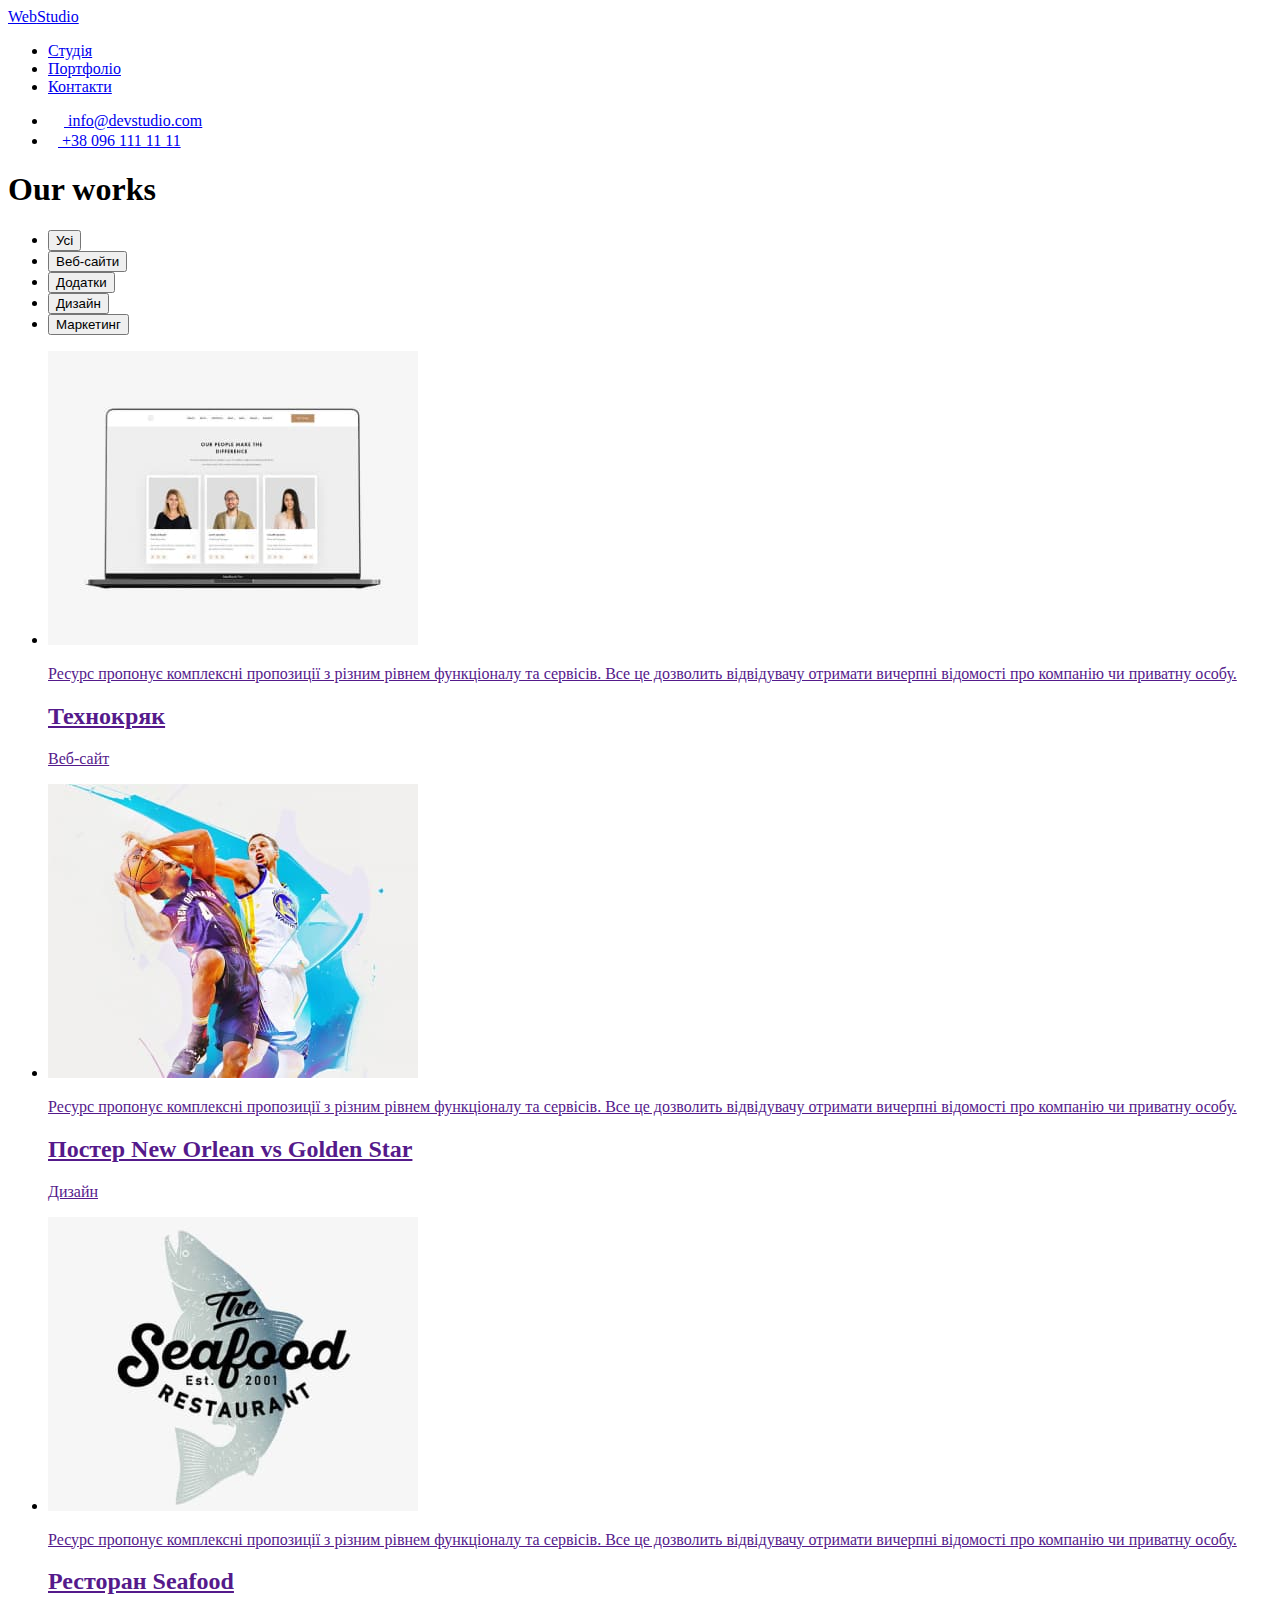
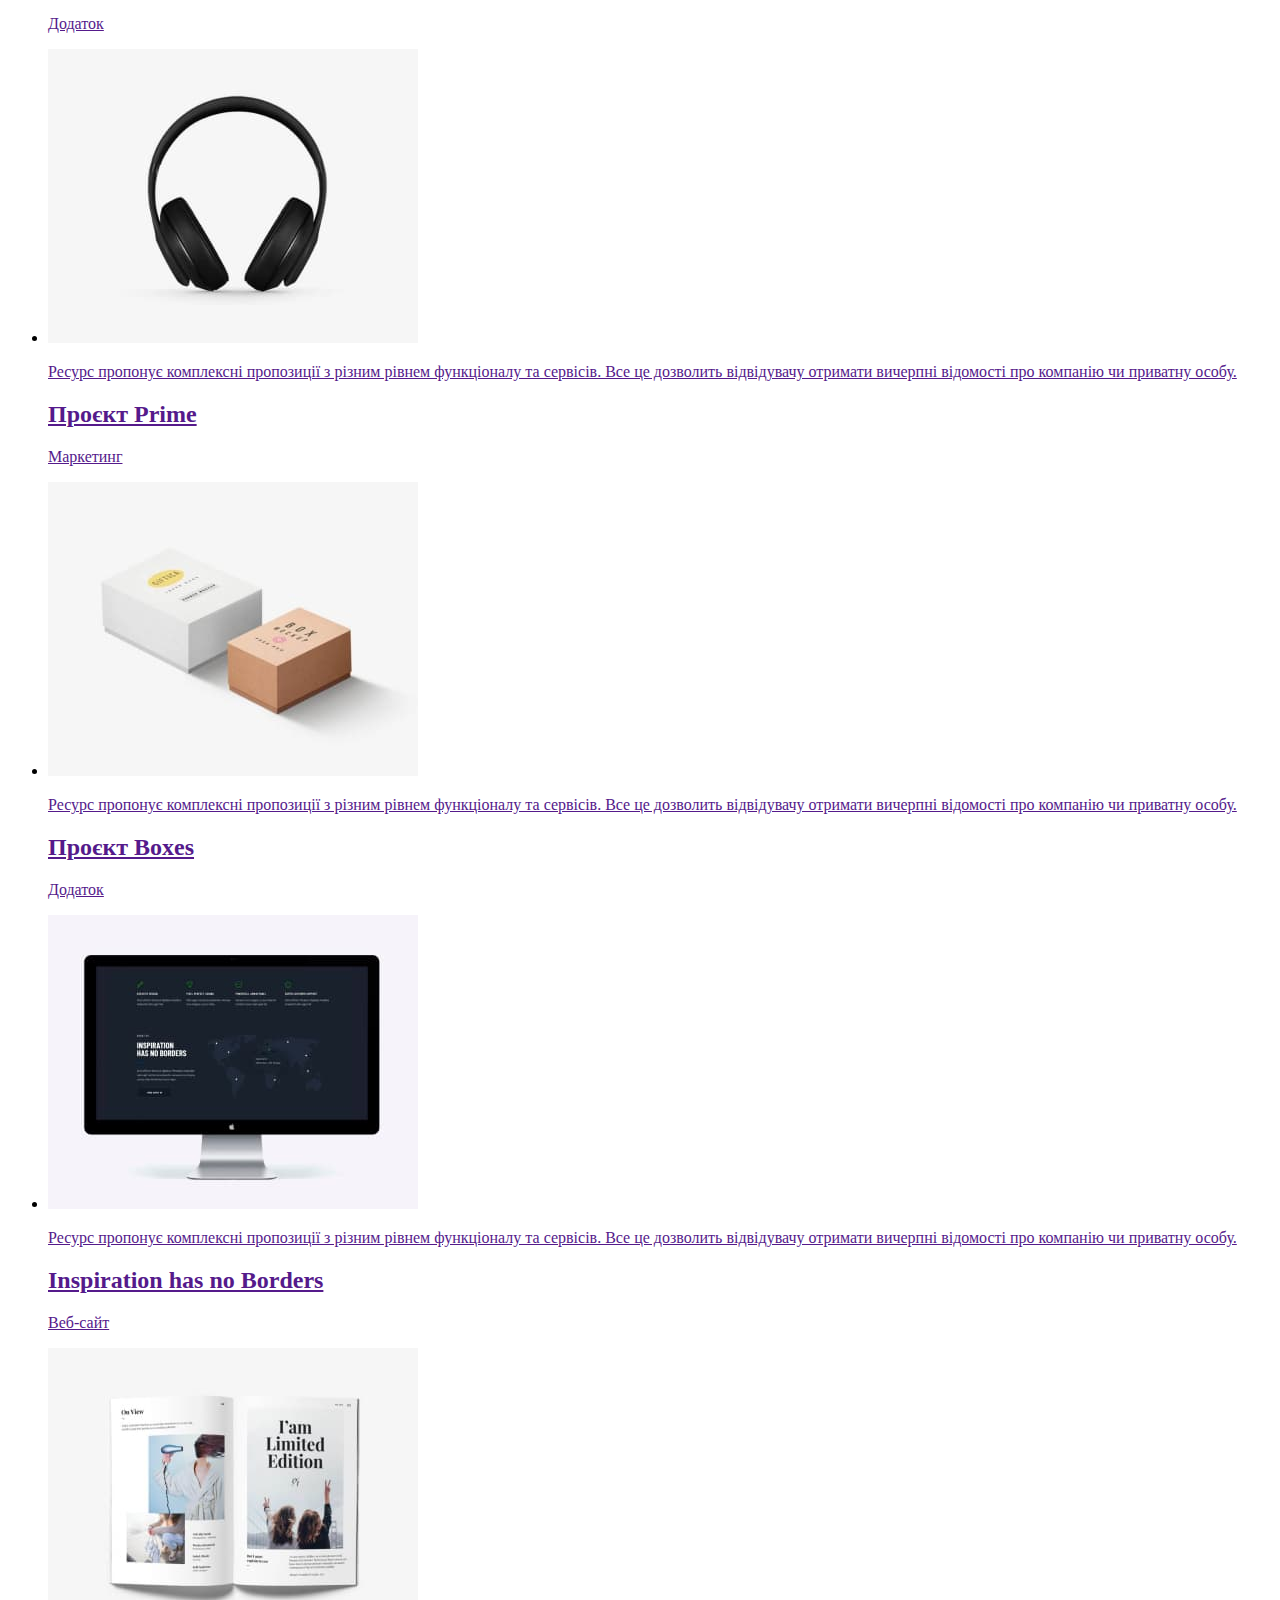
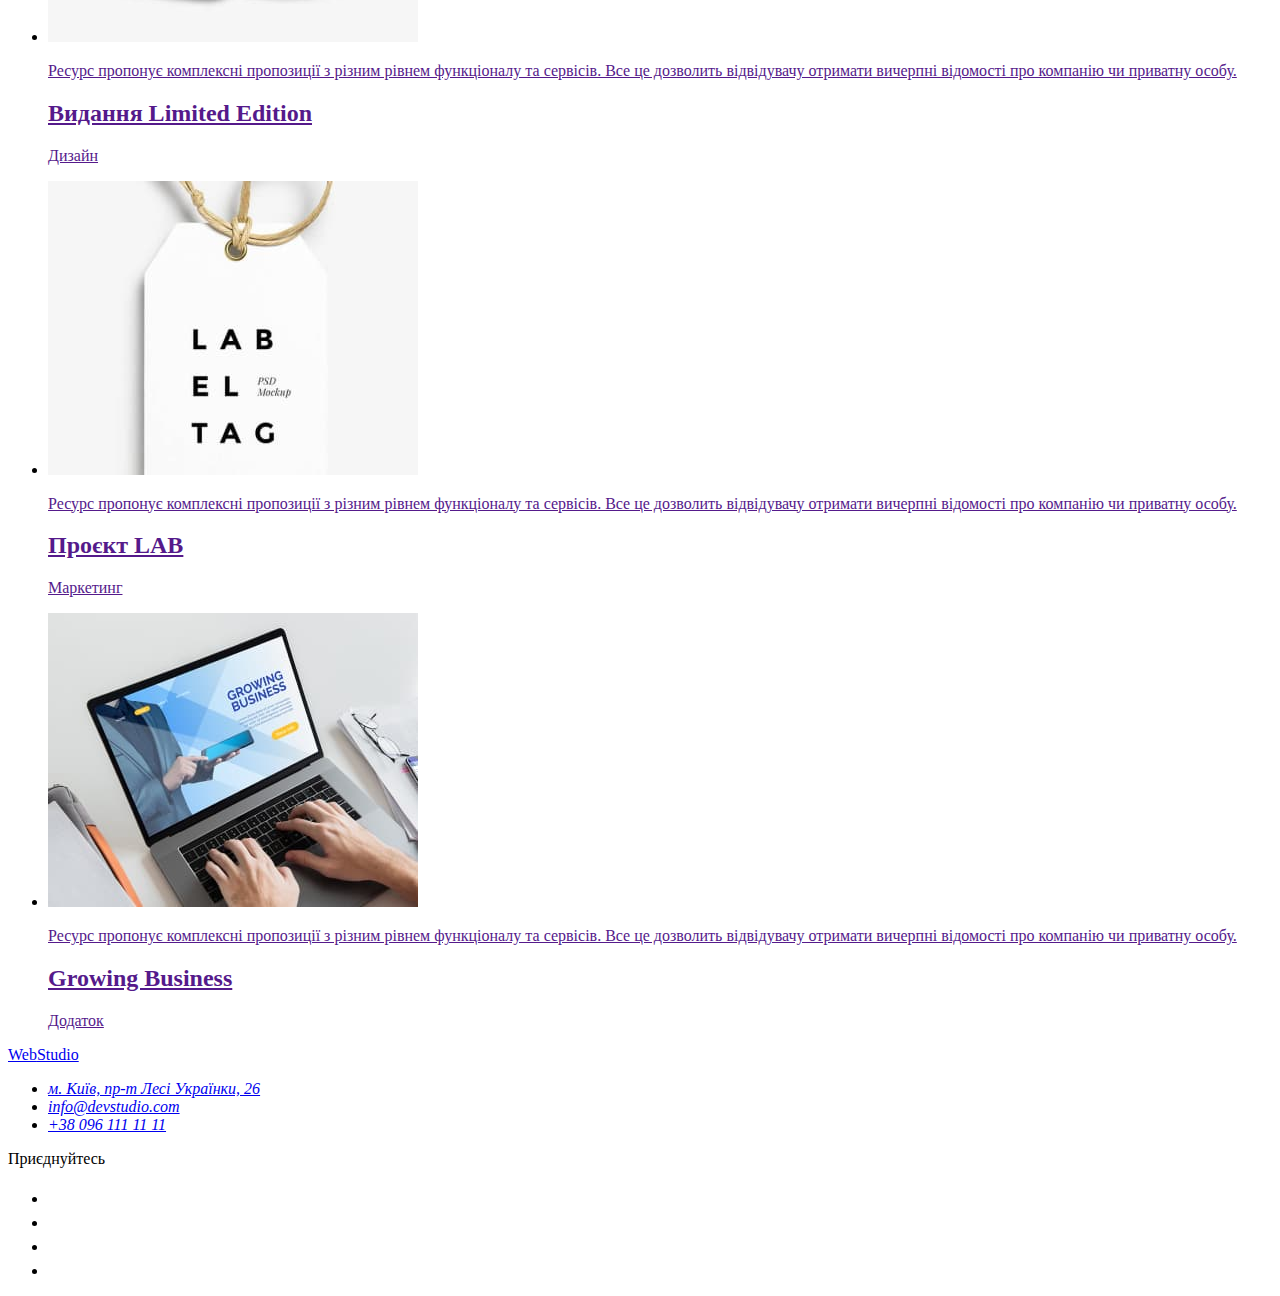
==== portfolio.html @ da249482 "studio" ====
<!DOCTYPE html>
<html lang="en">
  <head>
    <meta charset="UTF-8" />
    <meta http-equiv="X-UA-Compatible" content="IE=edge" />
    <meta name="viewport" content="width=device-width, initial-scale=1.0" />
    <title>Document</title>
    <link
      href="https://fonts.googleapis.com/css2?family=Raleway:wght@700&family=Roboto:wght@400;500;700;900&display=swap"
      rel="stylesheet"
    />
    <link
      rel="stylesheet"
      href="https://cdnjs.cloudflare.com/ajax/libs/modern-normalize/1.1.0/modern-normalize.min.css"
      integrity="sha512-wpPYUAdjBVSE4KJnH1VR1HeZfpl1ub8YT/NKx4PuQ5NmX2tKuGu6U/JRp5y+Y8XG2tV+wKQpNHVUX03MfMFn9Q=="
      crossorigin="anonymous"
      referrerpolicy="no-referrer"
    />
    <link rel="stylesheet" href="./css/styles.css" />
  </head>
  <body>
    <!-- header -->
    <header class="header">
      <div class="container flex">
        <a href="./index.html" class="link logo">Web<span class="logo-header">Studio</span></a>
        <nav>
          <ul class="nav-list list">
            <li class="item">
              <a href="./index.html" class="link accept-link">Студія</a>
            </li>

            <li class="item">
              <a href="./portfolio.html" class="link accept-link current">Портфоліо</a>
            </li>

            <li class="item">
              <a href="/" class="link accept-link">Контакти</a>
            </li>
          </ul>
        </nav>

        <ul class="contact-list list">
          <li class="item">
            <a href="mailto:info@devstudio.com" class="link accept-link">
              <svg class="icon contact" width="16" height="12">
                <use href="./images/symbol-defs.svg#iconenvelope"></use>
              </svg>
              info@devstudio.com
            </a>
          </li>

          <li class="item">
            <a href="tel:+380961111111" class="link accept-link">
              <svg class="icon contact" width="10" height="16">
                <use href="./images/symbol-defs.svg#iconsmartphone"></use>
              </svg>
              +38 096 111 11 11
            </a>
          </li>
        </ul>
      </div>
    </header>

    <!-- main -->
    <main>
      <!-- Our works -->
      <section class="works section">
        <div class="container">
          <h1 class="visually-hidden">Our works</h1>

          <ul class="btn-list list">
            <li class="item"><button class="wk-btn" type="button">Усі</button></li>
            <li class="item"><button class="wk-btn" type="button">Веб-сайти</button></li>
            <li class="item"><button class="wk-btn" type="button">Додатки</button></li>
            <li class="item"><button class="wk-btn" type="button">Дизайн</button></li>
            <li class="item"><button class="wk-btn" type="button">Маркетинг</button></li>
          </ul>

          <ul class="wk-list list">
            <li class="item">
              <a href="" class="link">
                <div class="wk-thumb">
                  <img class="image" src="./images/img2-1.jpg" alt="Технокряк" width="370" />

                  <div class="wk-overlay">
                    <p class="overlay-txt">
                      Ресурс пропонує комплексні пропозиції з різним рівнем функціоналу та сервісів.
                      Все це дозволить відвідувачу отримати вичерпні відомості про компанію чи
                      приватну особу.
                    </p>
                  </div>
                </div>
                <div class="thumb-txt">
                  <h2 class="wk-name">Технокряк</h2>
                  <p class="wk-type">Веб-сайт</p>
                </div>
              </a>
            </li>

            <li class="item">
              <a href="" class="link">
                <div class="wk-thumb">
                  <img
                    class="image"
                    src="./images/img2-2.jpg"
                    alt="Постер New Orlean vs Golden Star"
                    width="370"
                  />

                  <div class="wk-overlay">
                    <p class="overlay-txt">
                      Ресурс пропонує комплексні пропозиції з різним рівнем функціоналу та сервісів.
                      Все це дозволить відвідувачу отримати вичерпні відомості про компанію чи
                      приватну особу.
                    </p>
                  </div>
                </div>
                <div class="thumb-txt">
                  <h2 class="wk-name">Постер New Orlean vs Golden Star</h2>
                  <p class="wk-type">Дизайн</p>
                </div>
              </a>
            </li>

            <li class="item">
              <a href="" class="link">
                <div class="wk-thumb">
                  <img class="image" src="./images/img2-3.jpg" alt="Ресторан Seafood" width="370" />

                  <div class="wk-overlay">
                    <p class="overlay-txt">
                      Ресурс пропонує комплексні пропозиції з різним рівнем функціоналу та сервісів.
                      Все це дозволить відвідувачу отримати вичерпні відомості про компанію чи
                      приватну особу.
                    </p>
                  </div>
                </div>
                <div class="thumb-txt">
                  <h2 class="wk-name">Ресторан Seafood</h2>
                  <p class="wk-type">Додаток</p>
                </div>
              </a>
            </li>

            <li class="item">
              <a href="" class="link">
                <div class="wk-thumb">
                  <img class="image" src="./images/img2-4.jpg" alt="Проєкт Prime" width="370" />

                  <div class="wk-overlay">
                    <p class="overlay-txt">
                      Ресурс пропонує комплексні пропозиції з різним рівнем функціоналу та сервісів.
                      Все це дозволить відвідувачу отримати вичерпні відомості про компанію чи
                      приватну особу.
                    </p>
                  </div>
                </div>
                <div class="thumb-txt">
                  <h2 class="wk-name">Проєкт Prime</h2>
                  <p class="wk-type">Маркетинг</p>
                </div>
              </a>
            </li>

            <li class="item">
              <a href="" class="link">
                <div class="wk-thumb">
                  <img class="image" src="./images/img2-5.jpg" alt="Проєкт Boxes" width="370" />

                  <div class="wk-overlay">
                    <p class="overlay-txt">
                      Ресурс пропонує комплексні пропозиції з різним рівнем функціоналу та сервісів.
                      Все це дозволить відвідувачу отримати вичерпні відомості про компанію чи
                      приватну особу.
                    </p>
                  </div>
                </div>
                <div class="thumb-txt">
                  <h2 class="wk-name">Проєкт Boxes</h2>
                  <p class="wk-type">Додаток</p>
                </div>
              </a>
            </li>

            <li class="item">
              <a href="" class="link">
                <div class="wk-thumb">
                  <img
                    class="image"
                    src="./images/img2-6.jpg"
                    alt="Inspiration has no Borders"
                    width="370"
                  />

                  <div class="wk-overlay">
                    <p class="overlay-txt">
                      Ресурс пропонує комплексні пропозиції з різним рівнем функціоналу та сервісів.
                      Все це дозволить відвідувачу отримати вичерпні відомості про компанію чи
                      приватну особу.
                    </p>
                  </div>
                </div>
                <div class="thumb-txt">
                  <h2 class="wk-name">Inspiration has no Borders</h2>
                  <p class="wk-type">Веб-сайт</p>
                </div>
              </a>
            </li>

            <li class="item">
              <a href="" class="link">
                <div class="wk-thumb">
                  <img
                    class="image"
                    src="./images/img2-7.jpg"
                    alt="Видання Limited Edition"
                    width="370"
                  />

                  <div class="wk-overlay">
                    <p class="overlay-txt">
                      Ресурс пропонує комплексні пропозиції з різним рівнем функціоналу та сервісів.
                      Все це дозволить відвідувачу отримати вичерпні відомості про компанію чи
                      приватну особу.
                    </p>
                  </div>
                </div>
                <div class="thumb-txt">
                  <h2 class="wk-name">Видання Limited Edition</h2>
                  <p class="wk-type">Дизайн</p>
                </div>
              </a>
            </li>

            <li class="item">
              <a href="" class="link">
                <div class="wk-thumb">
                  <img class="image" src="./images/img2-8.jpg" alt="Проєкт LAB" width="370" />

                  <div class="wk-overlay">
                    <p class="overlay-txt">
                      Ресурс пропонує комплексні пропозиції з різним рівнем функціоналу та сервісів.
                      Все це дозволить відвідувачу отримати вичерпні відомості про компанію чи
                      приватну особу.
                    </p>
                  </div>
                </div>
                <div class="thumb-txt">
                  <h2 class="wk-name">Проєкт LAB</h2>
                  <p class="wk-type">Маркетинг</p>
                </div>
              </a>
            </li>

            <li class="item">
              <a href="" class="link">
                <div class="wk-thumb">
                  <img class="image" src="./images/img2-9.jpg" alt="Growing Business" width="370" />

                  <div class="wk-overlay">
                    <p class="overlay-txt">
                      Ресурс пропонує комплексні пропозиції з різним рівнем функціоналу та сервісів.
                      Все це дозволить відвідувачу отримати вичерпні відомості про компанію чи
                      приватну особу.
                    </p>
                  </div>
                </div>
                <div class="thumb-txt">
                  <h2 class="wk-name">Growing Business</h2>
                  <p class="wk-type">Додаток</p>
                </div>
              </a>
            </li>
          </ul>
        </div>
      </section>
    </main>
    <!-- footer -->
    <footer class="footer">
      <div class="container footer-flex">
        <div class="address-thumb">
          <a href="./index.html" class="link logo">Web<span class="logo-footer">Studio</span></a>

          <address>
            <ul class="address-list list">
              <li class="item">
                <a
                  class="map link accept-link"
                  href="https://goo.gl/maps/1gPLWb1rCTkAfdYa7"
                  target="_blank"
                  rel="pener noreferrer nofollow"
                  >м. Київ, пр-т Лесі Українки, 26
                </a>
              </li>

              <li class="item">
                <a class="contact-link link accept-link" href="mailto:info@devstudio.com">
                  info@devstudio.com
                </a>
              </li>

              <li class="item">
                <a class="contact-link link accept-link" href="tel:+380961111111">
                  +38 096 111 11 11
                </a>
              </li>
            </ul>
          </address>
        </div>

        <div class="social-thumb">
          <p class="social-txt">Приєднуйтесь</p>

          <ul class="social-list list">
            <li class="item">
              <a
                class="link"
                href=""
                target="_blank"
                rel="noopener noreferrer nofollow"
                aria-label="Instagram"
              >
                <svg class="social icon" width="20" height="20">
                  <use href="./images/symbol-defs.svg#iconinstagram"></use>
                </svg>
              </a>
            </li>

            <li class="item">
              <a
                class="link"
                href=""
                target="_blank"
                rel="noopener noreferrer nofollow"
                aria-label="Twitter"
              >
                <svg class="social icon" width="20" height="20">
                  <use href="./images/symbol-defs.svg#icontwitter"></use>
                </svg>
              </a>
            </li>

            <li class="item">
              <a
                class="link"
                href=""
                target="_blank"
                rel="noopener noreferrer nofollow"
                aria-label="Facebook"
              >
                <svg class="social icon" width="20" height="20">
                  <use href="./images/symbol-defs.svg#iconfacebook"></use>
                </svg>
              </a>
            </li>

            <li class="item">
              <a
                class="link"
                href=""
                target="_blank"
                rel="noopener noreferrer nofollow"
                aria-label="Linkedin"
              >
                <svg class="social icon" width="20" height="20">
                  <use href="./images/symbol-defs.svg#iconlinkedin"></use>
                </svg>
              </a>
            </li>
          </ul>
        </div>
      </div>
    </footer>
  </body>
</html>
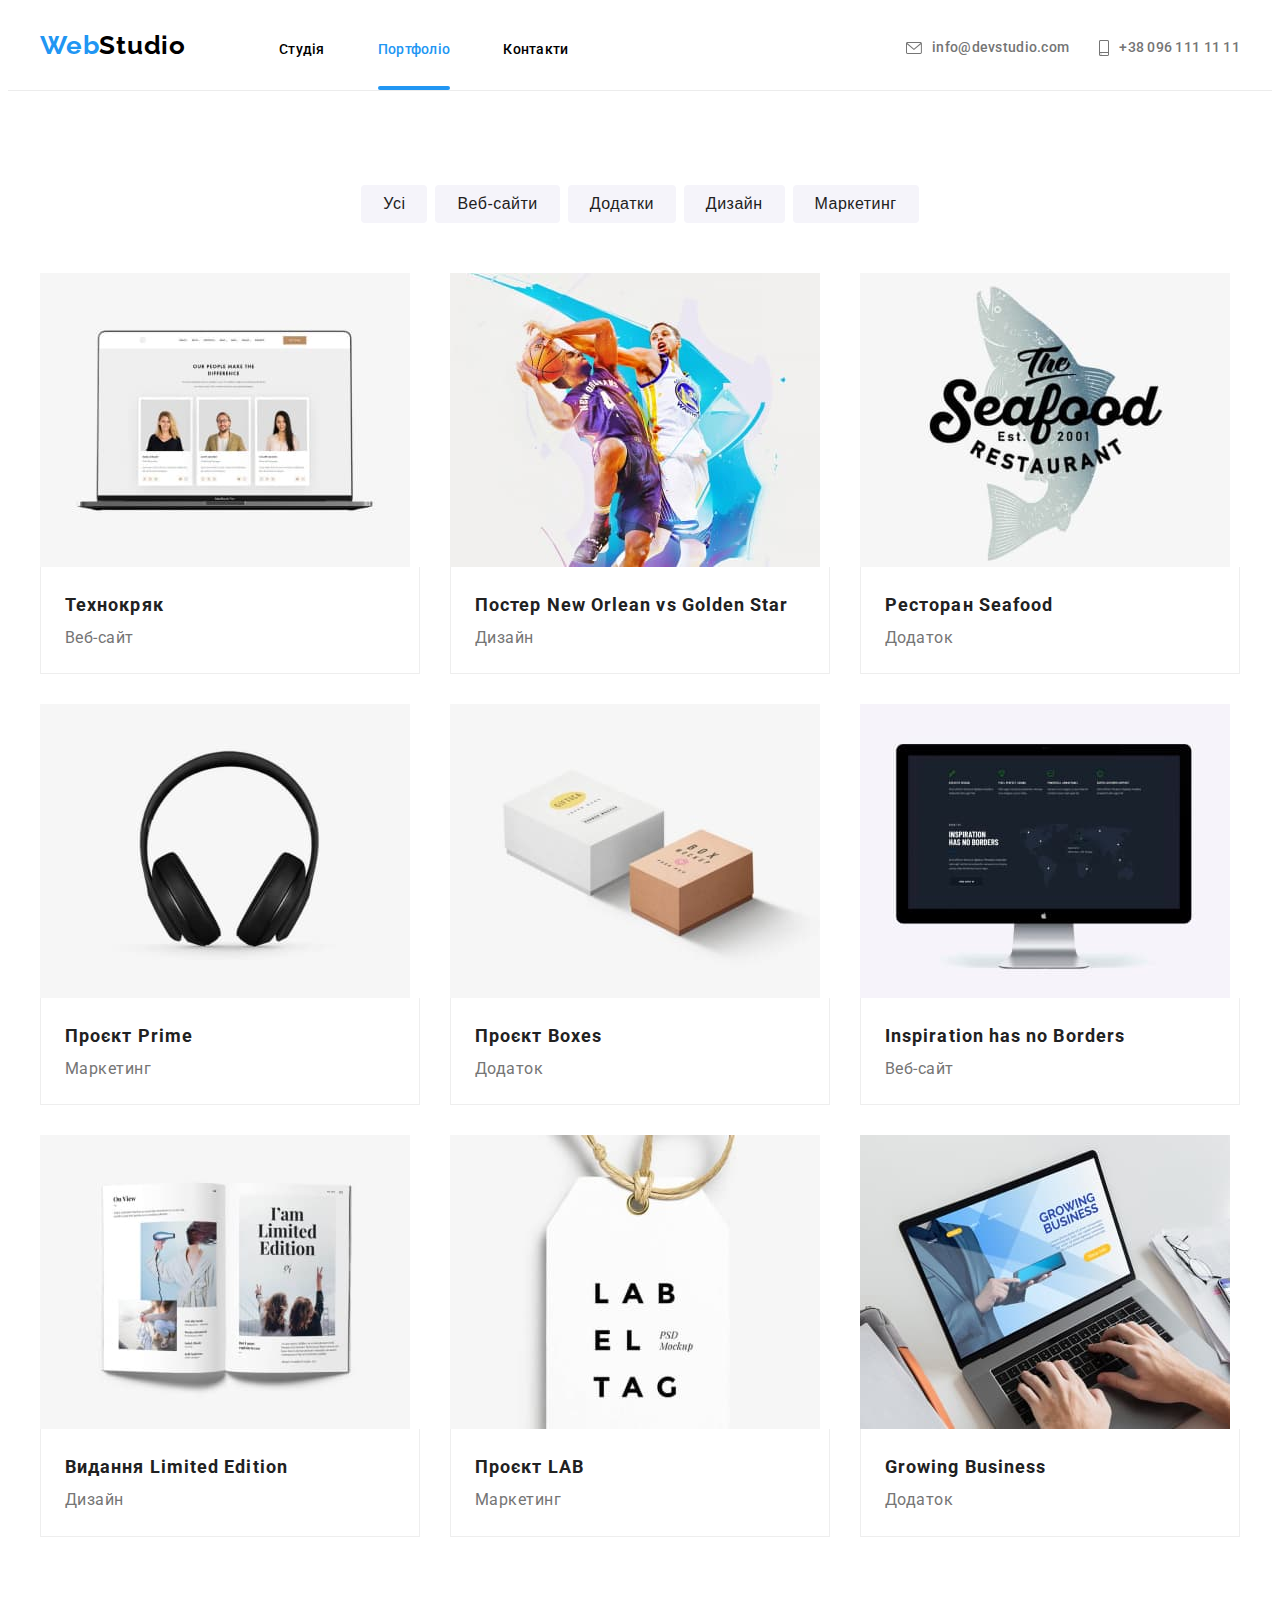
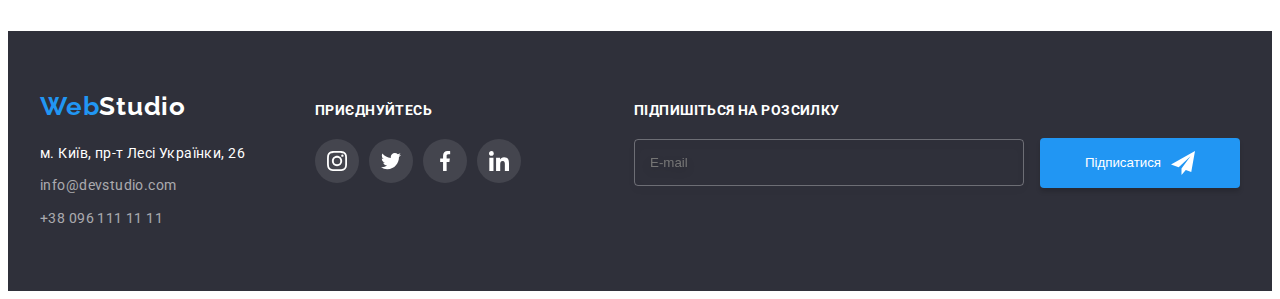
==== commit 8a396d64: "all work" ====
--- a/portfolio.html
+++ b/portfolio.html
@@ -16,45 +16,60 @@
       crossorigin="anonymous"
       referrerpolicy="no-referrer"
     />
-    <link rel="stylesheet" href="./css/styles.css" />
+    <link rel="stylesheet" href="./css/main.min.css" />
   </head>
   <body>
     <!-- header -->
     <header class="header">
-      <div class="container flex">
-        <a href="./index.html" class="link logo">Web<span class="logo-header">Studio</span></a>
+      <div class="container container--positioning">
+        <a class="logo" href="#">Web<span class="logo--black">Studio</span></a>
+
         <nav>
-          <ul class="nav-list list">
-            <li class="item">
-              <a href="./index.html" class="link accept-link">Студія</a>
-            </li>
-
-            <li class="item">
-              <a href="./portfolio.html" class="link accept-link current">Портфоліо</a>
-            </li>
-
-            <li class="item">
-              <a href="/" class="link accept-link">Контакти</a>
+          <ul class="nav-list nav-list--positioning">
+            <li class="nav-list__item nav-list__item--positioning">
+              <a href="./index.html" class="nav-list__link nav-list__link--active">Студія </a>
+            </li>
+
+            <li class="nav-list__item nav-list__item--positioning">
+              <a
+                href="./portfolio.html"
+                class="nav-list__link nav-list__link--current-color nav-list__link--active"
+                >Портфоліо</a
+              >
+            </li>
+
+            <li class="nav-list__item nav-list__item--positioning">
+              <a href="#" class="nav-list__link nav-list__link--active">Контакти</a>
             </li>
           </ul>
         </nav>
 
-        <ul class="contact-list list">
-          <li class="item">
-            <a href="mailto:info@devstudio.com" class="link accept-link">
-              <svg class="icon contact" width="16" height="12">
-                <use href="./images/symbol-defs.svg#iconenvelope"></use>
+        <ul class="contact-list contact-list--positioning">
+          <li class="contact-list__item contact-list__item--positioning">
+            <a
+              href="mailto:info@devstudio.com"
+              class="contact-list__link contact-list__link--active"
+            >
+              <svg
+                class="contact-list__icon contact-list__icon--positioning contact-list__icon--active"
+                width="16"
+                height="12"
+              >
+                <use href="./images/symbol.svg#iconenvelope"></use>
               </svg>
               info@devstudio.com
             </a>
           </li>
 
-          <li class="item">
-            <a href="tel:+380961111111" class="link accept-link">
-              <svg class="icon contact" width="10" height="16">
-                <use href="./images/symbol-defs.svg#iconsmartphone"></use>
-              </svg>
-              +38 096 111 11 11
+          <li class="contact-list__item contact-list__item--positioning">
+            <a href="tel:+380961111111" class="contact-list__link contact-list__link--active">
+              <svg
+                class="contact-list__icon contact-list__icon--positioning contact-list__icon--active"
+                width="10"
+                height="16"
+              >
+                <use href="./images/symbol.svg#iconsmartphone"></use></svg
+              >+38 096 111 11 11
             </a>
           </li>
         </ul>
@@ -64,210 +79,217 @@
     <!-- main -->
     <main>
       <!-- Our works -->
-      <section class="works section">
+      <section class="works-section--positioning">
         <div class="container">
-          <h1 class="visually-hidden">Our works</h1>
-
-          <ul class="btn-list list">
-            <li class="item"><button class="wk-btn" type="button">Усі</button></li>
-            <li class="item"><button class="wk-btn" type="button">Веб-сайти</button></li>
-            <li class="item"><button class="wk-btn" type="button">Додатки</button></li>
-            <li class="item"><button class="wk-btn" type="button">Дизайн</button></li>
-            <li class="item"><button class="wk-btn" type="button">Маркетинг</button></li>
+          <h1 class="works-title--hidden">Our works</h1>
+
+          <ul class="filter-list filter-list--positioning">
+            <li class="filter-list__item filter-list__item--positioning">
+              <button class="filter-list__btn filter-list__btn--active" type="button">Усі</button>
+            </li>
+            <li class="filter-list__item filter-list__item--positioning">
+              <button class="filter-list__btn filter-list__btn--active" type="button">
+                Веб-сайти
+              </button>
+            </li>
+            <li class="filter-list__item filter-list__item--positioning">
+              <button class="filter-list__btn filter-list__btn--active" type="button">
+                Додатки
+              </button>
+            </li>
+            <li class="filter-list__item filter-list__item--positioning">
+              <button class="filter-list__btn filter-list__btn--active" type="button">
+                Дизайн
+              </button>
+            </li>
+            <li class="filter-list__item filter-list__item--positioning">
+              <button class="filter-list__btn filter-list__btn--active" type="button">
+                Маркетинг
+              </button>
+            </li>
           </ul>
 
-          <ul class="wk-list list">
-            <li class="item">
-              <a href="" class="link">
-                <div class="wk-thumb">
-                  <img class="image" src="./images/img2-1.jpg" alt="Технокряк" width="370" />
-
-                  <div class="wk-overlay">
-                    <p class="overlay-txt">
-                      Ресурс пропонує комплексні пропозиції з різним рівнем функціоналу та сервісів.
-                      Все це дозволить відвідувачу отримати вичерпні відомості про компанію чи
-                      приватну особу.
-                    </p>
-                  </div>
-                </div>
-                <div class="thumb-txt">
-                  <h2 class="wk-name">Технокряк</h2>
-                  <p class="wk-type">Веб-сайт</p>
-                </div>
-              </a>
-            </li>
-
-            <li class="item">
-              <a href="" class="link">
-                <div class="wk-thumb">
+          <ul class="product-list product-list--positioning">
+            <li class="product-list__item product-list__item--positioning">
+              <a href="" class="product-list__link product-list__link--active">
+                <div class="product-thumb">
+                  <img src="./images/img2-1.jpg" alt="Технокряк" width="370" />
+
+                  <div class="product-overlay">
+                    <p class="product-overlay__text">
+                      Ресурс пропонує комплексні пропозиції з різним рівнем функціоналу та сервісів.
+                      Все це дозволить відвідувачу отримати вичерпні відомості про компанію чи
+                      приватну особу.
+                    </p>
+                  </div>
+                </div>
+                <div class="product-thumb__text product-thumb__text--positiong">
+                  <h2 class="product-thumb__name">Технокряк</h2>
+                  <p class="product-thumb__type">Веб-сайт</p>
+                </div>
+              </a>
+            </li>
+
+            <li class="product-list__item product-list__item--positioning">
+              <a href="" class="product-list__link product-list__link--active">
+                <div class="product-thumb">
                   <img
-                    class="image"
                     src="./images/img2-2.jpg"
                     alt="Постер New Orlean vs Golden Star"
                     width="370"
                   />
 
-                  <div class="wk-overlay">
-                    <p class="overlay-txt">
-                      Ресурс пропонує комплексні пропозиції з різним рівнем функціоналу та сервісів.
-                      Все це дозволить відвідувачу отримати вичерпні відомості про компанію чи
-                      приватну особу.
-                    </p>
-                  </div>
-                </div>
-                <div class="thumb-txt">
-                  <h2 class="wk-name">Постер New Orlean vs Golden Star</h2>
-                  <p class="wk-type">Дизайн</p>
-                </div>
-              </a>
-            </li>
-
-            <li class="item">
-              <a href="" class="link">
-                <div class="wk-thumb">
-                  <img class="image" src="./images/img2-3.jpg" alt="Ресторан Seafood" width="370" />
-
-                  <div class="wk-overlay">
-                    <p class="overlay-txt">
-                      Ресурс пропонує комплексні пропозиції з різним рівнем функціоналу та сервісів.
-                      Все це дозволить відвідувачу отримати вичерпні відомості про компанію чи
-                      приватну особу.
-                    </p>
-                  </div>
-                </div>
-                <div class="thumb-txt">
-                  <h2 class="wk-name">Ресторан Seafood</h2>
-                  <p class="wk-type">Додаток</p>
-                </div>
-              </a>
-            </li>
-
-            <li class="item">
-              <a href="" class="link">
-                <div class="wk-thumb">
-                  <img class="image" src="./images/img2-4.jpg" alt="Проєкт Prime" width="370" />
-
-                  <div class="wk-overlay">
-                    <p class="overlay-txt">
-                      Ресурс пропонує комплексні пропозиції з різним рівнем функціоналу та сервісів.
-                      Все це дозволить відвідувачу отримати вичерпні відомості про компанію чи
-                      приватну особу.
-                    </p>
-                  </div>
-                </div>
-                <div class="thumb-txt">
-                  <h2 class="wk-name">Проєкт Prime</h2>
-                  <p class="wk-type">Маркетинг</p>
-                </div>
-              </a>
-            </li>
-
-            <li class="item">
-              <a href="" class="link">
-                <div class="wk-thumb">
-                  <img class="image" src="./images/img2-5.jpg" alt="Проєкт Boxes" width="370" />
-
-                  <div class="wk-overlay">
-                    <p class="overlay-txt">
-                      Ресурс пропонує комплексні пропозиції з різним рівнем функціоналу та сервісів.
-                      Все це дозволить відвідувачу отримати вичерпні відомості про компанію чи
-                      приватну особу.
-                    </p>
-                  </div>
-                </div>
-                <div class="thumb-txt">
-                  <h2 class="wk-name">Проєкт Boxes</h2>
-                  <p class="wk-type">Додаток</p>
-                </div>
-              </a>
-            </li>
-
-            <li class="item">
-              <a href="" class="link">
-                <div class="wk-thumb">
-                  <img
-                    class="image"
-                    src="./images/img2-6.jpg"
-                    alt="Inspiration has no Borders"
-                    width="370"
-                  />
-
-                  <div class="wk-overlay">
-                    <p class="overlay-txt">
-                      Ресурс пропонує комплексні пропозиції з різним рівнем функціоналу та сервісів.
-                      Все це дозволить відвідувачу отримати вичерпні відомості про компанію чи
-                      приватну особу.
-                    </p>
-                  </div>
-                </div>
-                <div class="thumb-txt">
-                  <h2 class="wk-name">Inspiration has no Borders</h2>
-                  <p class="wk-type">Веб-сайт</p>
-                </div>
-              </a>
-            </li>
-
-            <li class="item">
-              <a href="" class="link">
-                <div class="wk-thumb">
-                  <img
-                    class="image"
-                    src="./images/img2-7.jpg"
-                    alt="Видання Limited Edition"
-                    width="370"
-                  />
-
-                  <div class="wk-overlay">
-                    <p class="overlay-txt">
-                      Ресурс пропонує комплексні пропозиції з різним рівнем функціоналу та сервісів.
-                      Все це дозволить відвідувачу отримати вичерпні відомості про компанію чи
-                      приватну особу.
-                    </p>
-                  </div>
-                </div>
-                <div class="thumb-txt">
-                  <h2 class="wk-name">Видання Limited Edition</h2>
-                  <p class="wk-type">Дизайн</p>
-                </div>
-              </a>
-            </li>
-
-            <li class="item">
-              <a href="" class="link">
-                <div class="wk-thumb">
-                  <img class="image" src="./images/img2-8.jpg" alt="Проєкт LAB" width="370" />
-
-                  <div class="wk-overlay">
-                    <p class="overlay-txt">
-                      Ресурс пропонує комплексні пропозиції з різним рівнем функціоналу та сервісів.
-                      Все це дозволить відвідувачу отримати вичерпні відомості про компанію чи
-                      приватну особу.
-                    </p>
-                  </div>
-                </div>
-                <div class="thumb-txt">
-                  <h2 class="wk-name">Проєкт LAB</h2>
-                  <p class="wk-type">Маркетинг</p>
-                </div>
-              </a>
-            </li>
-
-            <li class="item">
-              <a href="" class="link">
-                <div class="wk-thumb">
-                  <img class="image" src="./images/img2-9.jpg" alt="Growing Business" width="370" />
-
-                  <div class="wk-overlay">
-                    <p class="overlay-txt">
-                      Ресурс пропонує комплексні пропозиції з різним рівнем функціоналу та сервісів.
-                      Все це дозволить відвідувачу отримати вичерпні відомості про компанію чи
-                      приватну особу.
-                    </p>
-                  </div>
-                </div>
-                <div class="thumb-txt">
-                  <h2 class="wk-name">Growing Business</h2>
-                  <p class="wk-type">Додаток</p>
+                  <div class="product-overlay">
+                    <p class="product-overlay__text">
+                      Ресурс пропонує комплексні пропозиції з різним рівнем функціоналу та сервісів.
+                      Все це дозволить відвідувачу отримати вичерпні відомості про компанію чи
+                      приватну особу.
+                    </p>
+                  </div>
+                </div>
+                <div class="product-thumb__text product-thumb__text--positiong">
+                  <h2 class="product-thumb__name">Постер New Orlean vs Golden Star</h2>
+                  <p class="product-thumb__type">Дизайн</p>
+                </div>
+              </a>
+            </li>
+
+            <li class="product-list__item product-list__item--positioning">
+              <a href="" class="product-list__link product-list__link--active">
+                <div class="product-thumb">
+                  <img src="./images/img2-3.jpg" alt="Ресторан Seafood" width="370" />
+
+                  <div class="product-overlay">
+                    <p class="product-overlay__text">
+                      Ресурс пропонує комплексні пропозиції з різним рівнем функціоналу та сервісів.
+                      Все це дозволить відвідувачу отримати вичерпні відомості про компанію чи
+                      приватну особу.
+                    </p>
+                  </div>
+                </div>
+                <div class="product-thumb__text product-thumb__text--positiong">
+                  <h2 class="product-thumb__name">Ресторан Seafood</h2>
+                  <p class="product-thumb__type">Додаток</p>
+                </div>
+              </a>
+            </li>
+
+            <li class="product-list__item product-list__item--positioning">
+              <a href="" class="product-list__link product-list__link--active">
+                <div class="product-thumb">
+                  <img src="./images/img2-4.jpg" alt="Проєкт Prime" width="370" />
+
+                  <div class="product-overlay">
+                    <p class="product-overlay__text">
+                      Ресурс пропонує комплексні пропозиції з різним рівнем функціоналу та сервісів.
+                      Все це дозволить відвідувачу отримати вичерпні відомості про компанію чи
+                      приватну особу.
+                    </p>
+                  </div>
+                </div>
+                <div class="product-thumb__text product-thumb__text--positiong">
+                  <h2 class="product-thumb__name">Проєкт Prime</h2>
+                  <p class="product-thumb__type">Маркетинг</p>
+                </div>
+              </a>
+            </li>
+
+            <li class="product-list__item product-list__item--positioning">
+              <a href="" class="product-list__link product-list__link--active">
+                <div class="product-thumb">
+                  <img src="./images/img2-5.jpg" alt="Проєкт Boxes" width="370" />
+
+                  <div class="product-overlay">
+                    <p class="product-overlay__text">
+                      Ресурс пропонує комплексні пропозиції з різним рівнем функціоналу та сервісів.
+                      Все це дозволить відвідувачу отримати вичерпні відомості про компанію чи
+                      приватну особу.
+                    </p>
+                  </div>
+                </div>
+                <div class="product-thumb__text product-thumb__text--positiong">
+                  <h2 class="product-thumb__name">Проєкт Boxes</h2>
+                  <p class="product-thumb__type">Додаток</p>
+                </div>
+              </a>
+            </li>
+
+            <li class="product-list__item product-list__item--positioning">
+              <a href="" class="product-list__link product-list__link--active">
+                <div class="product-thumb">
+                  <img src="./images/img2-6.jpg" alt="Inspiration has no Borders" width="370" />
+
+                  <div class="product-overlay">
+                    <p class="product-overlay__text">
+                      Ресурс пропонує комплексні пропозиції з різним рівнем функціоналу та сервісів.
+                      Все це дозволить відвідувачу отримати вичерпні відомості про компанію чи
+                      приватну особу.
+                    </p>
+                  </div>
+                </div>
+                <div class="product-thumb__text product-thumb__text--positiong">
+                  <h2 class="product-thumb__name">Inspiration has no Borders</h2>
+                  <p class="product-thumb__type">Веб-сайт</p>
+                </div>
+              </a>
+            </li>
+
+            <li class="product-list__item product-list__item--positioning">
+              <a href="" class="product-list__link product-list__link--active">
+                <div class="product-thumb">
+                  <img src="./images/img2-7.jpg" alt="Видання Limited Edition" width="370" />
+
+                  <div class="product-overlay">
+                    <p class="product-overlay__text">
+                      Ресурс пропонує комплексні пропозиції з різним рівнем функціоналу та сервісів.
+                      Все це дозволить відвідувачу отримати вичерпні відомості про компанію чи
+                      приватну особу.
+                    </p>
+                  </div>
+                </div>
+                <div class="product-thumb__text product-thumb__text--positiong">
+                  <h2 class="product-thumb__name">Видання Limited Edition</h2>
+                  <p class="product-thumb__type">Дизайн</p>
+                </div>
+              </a>
+            </li>
+
+            <li class="product-list__item product-list__item--positioning">
+              <a href="" class="product-list__link product-list__link--active">
+                <div class="product-thumb">
+                  <img src="./images/img2-8.jpg" alt="Проєкт LAB" width="370" />
+
+                  <div class="product-overlay">
+                    <p class="product-overlay__text">
+                      Ресурс пропонує комплексні пропозиції з різним рівнем функціоналу та сервісів.
+                      Все це дозволить відвідувачу отримати вичерпні відомості про компанію чи
+                      приватну особу.
+                    </p>
+                  </div>
+                </div>
+                <div class="product-thumb__text product-thumb__text--positiong">
+                  <h2 class="product-thumb__name">Проєкт LAB</h2>
+                  <p class="product-thumb__type">Маркетинг</p>
+                </div>
+              </a>
+            </li>
+
+            <li class="product-list__item product-list__item--positioning">
+              <a href="" class="product-list__link product-list__link--active">
+                <div class="product-thumb">
+                  <img src="./images/img2-9.jpg" alt="Growing Business" width="370" />
+
+                  <div class="product-overlay">
+                    <p class="product-overlay__text">
+                      Ресурс пропонує комплексні пропозиції з різним рівнем функціоналу та сервісів.
+                      Все це дозволить відвідувачу отримати вичерпні відомості про компанію чи
+                      приватну особу.
+                    </p>
+                  </div>
+                </div>
+                <div class="product-thumb__text product-thumb__text--positiong">
+                  <h2 class="product-thumb__name">Growing Business</h2>
+                  <p class="product-thumb__type">Додаток</p>
                 </div>
               </a>
             </li>
@@ -276,98 +298,138 @@
       </section>
     </main>
     <!-- footer -->
-    <footer class="footer">
-      <div class="container footer-flex">
-        <div class="address-thumb">
-          <a href="./index.html" class="link logo">Web<span class="logo-footer">Studio</span></a>
+    <footer class="footer-page--positioning">
+      <div class="container container--positioning">
+        <div>
+          <a href="#" class="logo logo--positioning">Web<span class="logo--white">Studio</span></a>
 
           <address>
-            <ul class="address-list list">
-              <li class="item">
+            <ul class="adrs-list">
+              <li class="adrs-list__item adrs-list__item--positioning">
                 <a
-                  class="map link accept-link"
                   href="https://goo.gl/maps/1gPLWb1rCTkAfdYa7"
                   target="_blank"
-                  rel="pener noreferrer nofollow"
-                  >м. Київ, пр-т Лесі Українки, 26
-                </a>
+                  rel="noopener noreferrer nofollow"
+                  class="adrs-list__link adrs-list__link--color-white adrs-list__link--active"
+                  >м. Київ, пр-т Лесі Українки, 26</a
+                >
               </li>
 
-              <li class="item">
-                <a class="contact-link link accept-link" href="mailto:info@devstudio.com">
-                  info@devstudio.com
-                </a>
+              <li class="adrs-list__item adrs-list__item--positioning">
+                <a
+                  href="mailto:info@devstudio.com"
+                  class="adrs-list__link adrs-list__link--color-grey adrs-list__link--active"
+                  >info@devstudio.com</a
+                >
               </li>
 
-              <li class="item">
-                <a class="contact-link link accept-link" href="tel:+380961111111">
-                  +38 096 111 11 11
-                </a>
+              <li class="adrs-list__item adrs-list__item--positioning">
+                <a
+                  href="tel:+380961111111"
+                  class="adrs-list__link adrs-list__link--color-grey adrs-list__link--active"
+                  >+38 096 111 11 11</a
+                >
               </li>
             </ul>
           </address>
         </div>
-
-        <div class="social-thumb">
-          <p class="social-txt">Приєднуйтесь</p>
-
-          <ul class="social-list list">
-            <li class="item">
+        <div class="footer-social-thumb footer-social-thumb--positioning">
+          <b class="footer-social-thumb__text footer-social-thumb__text--positioning"
+            >приєднуйтесь</b
+          >
+
+          <ul class="social-list social-list--positioning">
+            <li class="social-list__item social-list__item--positioning">
               <a
-                class="link"
-                href=""
+                href="#"
+                class="social-list__link social-list__link--active footer-social-thumb__link--grey"
                 target="_blank"
                 rel="noopener noreferrer nofollow"
                 aria-label="Instagram"
               >
-                <svg class="social icon" width="20" height="20">
-                  <use href="./images/symbol-defs.svg#iconinstagram"></use>
+                <svg
+                  class="social-list__icon social-list__icon--active footer-social-thumb__icon--white"
+                  width="20"
+                  height="20"
+                >
+                  <use href="./images/symbol.svg#iconinstagram"></use>
                 </svg>
               </a>
             </li>
 
-            <li class="item">
+            <li class="social-list__item social-list__item--positioning">
               <a
-                class="link"
-                href=""
+                href="#"
+                class="social-list__link social-list__link--active footer-social-thumb__link--grey"
                 target="_blank"
                 rel="noopener noreferrer nofollow"
                 aria-label="Twitter"
               >
-                <svg class="social icon" width="20" height="20">
-                  <use href="./images/symbol-defs.svg#icontwitter"></use>
+                <svg
+                  class="social-list__icon social-list__icon--active footer-social-thumb__icon--white"
+                  width="20"
+                  height="20"
+                >
+                  <use href="./images/symbol.svg#icontwitter"></use>
                 </svg>
               </a>
             </li>
 
-            <li class="item">
+            <li class="social-list__item social-list__item--positioning">
               <a
-                class="link"
-                href=""
+                href="#"
+                class="social-list__link social-list__link--active footer-social-thumb__link--grey"
                 target="_blank"
                 rel="noopener noreferrer nofollow"
                 aria-label="Facebook"
               >
-                <svg class="social icon" width="20" height="20">
-                  <use href="./images/symbol-defs.svg#iconfacebook"></use>
+                <svg
+                  class="social-list__icon social-list__icon--active footer-social-thumb__icon--white"
+                  width="20"
+                  height="20"
+                >
+                  <use href="./images/symbol.svg#iconfacebook"></use>
                 </svg>
               </a>
             </li>
 
-            <li class="item">
+            <li class="social-list__item social-list__item--positioning">
               <a
-                class="link"
-                href=""
+                href="#"
+                class="social-list__link social-list__link--active footer-social-thumb__link--grey"
                 target="_blank"
                 rel="noopener noreferrer nofollow"
                 aria-label="Linkedin"
               >
-                <svg class="social icon" width="20" height="20">
-                  <use href="./images/symbol-defs.svg#iconlinkedin"></use>
+                <svg
+                  class="social-list__icon social-list__icon--active footer-social-thumb__icon--white"
+                  width="20"
+                  height="20"
+                >
+                  <use href="./images/symbol.svg#iconlinkedin"></use>
                 </svg>
               </a>
             </li>
           </ul>
+        </div>
+
+        <div class="footer-form-thumb footer-form-thumb--positioning">
+          <b class="footer-form-thumb__text footer-form-thumb__text--positioning"
+            >Підпишіться на розсилку</b
+          >
+
+          <form action="" class="footer-form">
+            <label for="" class="footer-form__label">
+              <input type="email" name="email" placeholder="E-mail" class="footer-form__input" />
+            </label>
+
+            <button class="footer-form__btn footer-form__btn--active" type="submit">
+              Підписатися
+              <svg class="footer-form__icon footer-form__icon--positioning" width="24" height="24">
+                <use href="./images/symbol.svg#send"></use>
+              </svg>
+            </button>
+          </form>
         </div>
       </div>
     </footer>
--- a/css/main.min.css
+++ b/css/main.min.css
@@ -0,0 +1 @@
+body{background-color:getBgc("primary");color:getColor("primary");font-family:"Roboto",sans-serif}h1,h2,h3,h4,ul,p{margin:0;padding:0}img{display:block;max-width:100%}ul{list-style:none}a{text-decoration:none}.container{width:1200px;padding-left:15px;padding-right:15px;margin:0 auto}.logo{font-family:"Raleway";font-style:normal;font-weight:700;font-size:26px;line-height:31px;letter-spacing:.03em;color:#2196f3}.logo--black{color:#000}.logo--white{color:#fff}.nav-list{display:flex}.nav-list__item{position:relative}.nav-list__link{display:inline-flex;padding-top:32px;padding-bottom:32px;font-weight:500;font-size:14px;line-height:1.14;letter-spacing:.02em;color:inherit;transition:color 250ms cubic-bezier(0.4, 0, 0.2, 1)}.nav-list__link--current-color{color:#2196f3}.nav-list__link--current-color::after{content:"";position:absolute;width:100%;height:4px;left:0;bottom:0;border-radius:2px;background-color:#2196f3}.contact-list{display:flex}.contact-list__link{display:flex;align-items:center;display:inline-flex;padding-top:32px;padding-bottom:32px;font-weight:500;font-size:14px;line-height:1.14;letter-spacing:.02em;color:#757575;transition:color 250ms cubic-bezier(0.4, 0, 0.2, 1)}.contact-list__icon{fill:#757575;transition:fill 250ms cubic-bezier(0.4, 0, 0.2, 1)}.container--positioning{display:flex;align-items:center}.nav-list--positioning{margin-left:93px}.nav-list__item--positioning:not(:first-child){margin-left:53px}.contact-list--positioning{margin-left:auto}.contact-list__item--positioning:not(:first-child){margin-left:30px}.contact-list__icon--positioning{margin-right:10px}.header{border-bottom:1px solid #ececec}.nav-list__link--active:hover,.nav-list__link--active:focus{color:#2196f3}.contact-list__link--active:hover,.contact-list__link--active:focus{color:#2196f3}.contact-list__link--active:hover .contact-list__icon--active,.contact-list__link--active:focus .contact-list__icon--active{fill:#2196f3}.hero-title{max-width:700px;margin:0 auto;margin-bottom:30px;font-weight:900;font-size:44px;line-height:1.4;letter-spacing:.06em;text-transform:uppercase;color:#fff}.hero-overlay{margin:0 auto;max-width:1600px;background-image:linear-gradient(rgba(47, 48, 58, 0.4), rgba(47, 48, 58, 0.4)),url(../images/herobanner.jpg);background-repeat:no-repeat;background-position:center;background-size:cover;background-color:#c4c4c4}.hero-thumb{text-align:center;align-items:center;padding-top:200px;padding-bottom:200px}.hero-btn{padding:10px;min-width:216px;height:50px;font-style:normal;font-weight:700;font-size:16px;line-height:1.9;letter-spacing:.06em;border:none;box-shadow:0px 4px 4px rgba(0,0,0,.15);border-radius:4px;color:#fff;background-color:#2196f3;transition:background-color 250ms cubic-bezier(0.4, 0, 0.2, 1)}.backdrop{position:fixed;top:0;left:0;width:100%;height:100%;z-index:1;transition:opacity 250ms cubic-bezier(0.4, 0, 0.2, 1),visibility 250ms cubic-bezier(0.4, 0, 0.2, 1);background-color:rgba(0,0,0,.2)}.backdrop.is-hidden{opacity:0;pointer-events:none;visibility:hidden}.backdrop.is-hidden .modal{transform:translate(-50%, -50%) scale(0.5)}.modal{position:absolute;top:50%;left:50%;padding:40px;width:528px;height:581px;border-radius:4px;transform:translate(-50%, -50%) scale(1);transition:transform 250ms cubic-bezier(0.4, 0, 0.2, 1);background-color:#fff;box-shadow:0px 1px 3px rgba(0,0,0,.12),0px 1px 1px rgba(0,0,0,.14),0px 2px 1px rgba(0,0,0,.2)}.modal-btn{position:absolute;top:8px;right:8px;display:inline-flex;align-items:center;justify-content:center;width:30px;height:30px;border-radius:50%;cursor:pointer;background-color:#fff;border:1px solid rgba(0,0,0,.1)}.modal-btn .icon{transition:fill 250ms cubic-bezier(0.4, 0, 0.2, 1)}.form-field{display:block}.form-title{display:inline-flex;margin-bottom:12px;font-weight:700;font-size:20px;line-height:1.15;text-align:center}.form-label{display:block;margin-bottom:4px;font-size:12px;line-height:1.17;letter-spacing:.01em;text-align:left;color:#757575}.form-input{display:block;padding:11px 12px 11px 42px;margin-bottom:10px;width:100%;height:40px;transition:border-color 250ms cubic-bezier(0.4, 0, 0.2, 1);border:1px solid rgba(33,33,33,.2);border-radius:4px}.input-thumb{position:relative}.form-icon{position:absolute;top:50%;left:12px;transform:translateY(-50%);fill:#212121;transition:fill 250ms cubic-bezier(0.4, 0, 0.2, 1)}.form-textarea{padding:12px 16px;margin-bottom:20px;width:100%;height:120px;border:1px solid rgba(33,33,33,.2);border-radius:4px;resize:none;transition:border-color 250ms cubic-bezier(0.4, 0, 0.2, 1)}.form-textarea::-moz-placeholder{font-size:12px;line-height:1.17;letter-spacing:.01em;color:rgba(117,117,117,.5)}.form-textarea:-ms-input-placeholder{font-size:12px;line-height:1.17;letter-spacing:.01em;color:rgba(117,117,117,.5)}.form-textarea::placeholder{font-size:12px;line-height:1.17;letter-spacing:.01em;color:rgba(117,117,117,.5)}.form-checkbox{position:absolute;white-space:nowrap;width:1px;height:1px;overflow:hidden;border:0;padding:0;clip:rect(0 0 0 0);-webkit-clip-path:inset(50%);clip-path:inset(50%);margin:-1px}.checkbox-action{position:relative;display:flex;display:inline-flex;margin-right:7px;width:16px;height:15px;background-color:#fff;border:2px solid #212121;border-radius:2px;transition:border-color 250ms cubic-bezier(0.4, 0, 0.2, 1),background-color 250ms cubic-bezier(0.4, 0, 0.2, 1)}.checkbox-flex{display:flex;align-items:center;justify-content:center;margin-bottom:30px;font-size:14px;line-height:1.7;color:#757575}.check-icon{position:absolute;top:-2px;left:-2px}.check-link-treaty{color:#2196f3;-webkit-text-decoration-line:underline;text-decoration-line:underline}.form-btn{padding:10px;min-width:200px;font-weight:700;font-size:16px;line-height:1.9;letter-spacing:.06em;border:none;border-radius:4px;cursor:pointer;color:#fff;background-color:#2196f3;box-shadow:0px 4px 4px rgba(0,0,0,.15);transition:background-color 250ms cubic-bezier(0.4, 0, 0.2, 1)}.hero-btn--active:hover,.hero-btn--active:focus{background-color:#188ce8}.modal-btn:hover .icon,.modal-btn:focus .icon{fill:#2196f3}.form-input:focus,.form-textarea:focus{outline:0;outline-offset:0;border-color:#2196f3}.form-input:focus+.form-icon{fill:#2196f3}.form-checkbox:checked+.checkbox-action{border-color:#2196f3;background-color:#2196f3}.form-checkbox:focus+.checkbox-action{border-color:#2196f3}.form-btn:hover,.form-btn:focus{background-color:#188ce8}.advances-title--hidden{position:absolute;white-space:nowrap;width:1px;height:1px;overflow:hidden;border:0;padding:0;clip:rect(0 0 0 0);-webkit-clip-path:inset(50%);clip-path:inset(50%);margin:-1px}.adv-list__thumb-icon{display:inline-flex;align-items:center;justify-content:center;min-width:270px;min-height:120px;border-radius:4px;background-color:#f5f4fa}.adv-list__name{font-weight:700;font-size:14px;line-height:1.14;letter-spacing:.03em;text-transform:uppercase}.adv-list__text{font-weight:400;font-size:14px;line-height:1.7;letter-spacing:.03em;color:#757575}.advances-secrion--positioning{padding-top:94px;padding-bottom:94px}.adv-list--positioning{display:flex;flex-wrap:wrap;gap:30px}.adv-list__item--positioning{flex-basis:calc((100% - 90px)/4)}.adv-list__thumb-icon--positioning{margin-bottom:30px}.adv-list__name--positioning{margin-bottom:10px}.doing-title{font-weight:700;font-size:36px;line-height:42px;text-align:center;letter-spacing:.03em}.product-thumb__meta{display:flex;justify-content:center;align-items:center;background-color:rgba(47,48,58,.8)}.product-thumb__descriotion{font-weight:700;font-size:14px;line-height:16px;text-align:center;letter-spacing:.03em;text-transform:uppercase;color:#fff}.doing-section--positioning{padding-bottom:94px}.diong-title--positioning{margin-bottom:50px;text-align:center}.doing-list--positioning{display:flex;flex-wrap:wrap;gap:30px}.doing-list__item--positioning{flex-basis:calc((100% - 60px)/3)}.product-thumb--positioning{position:relative}.product-thumb__meta--positioning{position:absolute;left:0;bottom:0;width:100%;height:70px}.team-title{font-weight:700;font-size:36px;line-height:42px;letter-spacing:.03em}.team-list__name{font-weight:500;font-size:16px;line-height:1.19;letter-spacing:.03em}.team-list__prof{font-weight:400;font-size:16px;line-height:1.19;letter-spacing:.03em;color:#757575}.team-list__item{box-shadow:0px 1px 3px rgba(0,0,0,.12),0px 1px 1px rgba(0,0,0,.14),0px 2px 1px rgba(0,0,0,.2);background-color:#fff;border-radius:0px 0px 4px 4px}.social-list{display:flex}.social-list__link{display:inline-flex;align-items:center;justify-content:center;width:44px;height:44px;border-radius:50%;transition:background-color 250ms cubic-bezier(0.4, 0, 0.2, 1)}.social-list__icon{fill:#afb1b8;transition:fill 250ms cubic-bezier(0.4, 0, 0.2, 1)}.team-section--positioning{padding-top:94px;padding-bottom:94px;background-color:#f5f4fa}.team-title--positioning{margin-bottom:50px;text-align:center}.team-list--positioning{display:flex;flex-wrap:wrap;gap:30px}.team-list__item--positioning{flex-basis:calc((100% - 90px)/4)}.team-list__name--positioning{margin-bottom:10px}.team-list__prof--positioning{margin-bottom:16px}.team-thumb{padding:30px 32px;text-align:center}.social-list__item--positioning:not(:first-child){margin-left:10px}.social-list__link--active:hover,.social-list__link--active:focus{background-color:#2196f3}.social-list__link--active:hover .social-list__icon--active,.social-list__link--active:focus .social-list__icon--active{fill:#fff}.clients-title{font-weight:700;font-size:36px;line-height:42px;letter-spacing:.03em}.clients-list__link{display:inline-flex;align-items:center;justify-content:center;width:170px;height:92px;border:1px solid #afb1b8;border-radius:4px;transition:border-color 250ms cubic-bezier(0.4, 0, 0.2, 1)}.clients_list__icon{fill:#afb1b8;transition:fill 250ms cubic-bezier(0.4, 0, 0.2, 1)}.clients-section--positioning{padding-top:94px;padding-bottom:94px}.clients-title--positioning{margin-bottom:50px;text-align:center}.clients-list--positioning{display:flex;flex-wrap:wrap;gap:30px}.clients-list__item--positioning{flex-basis:calc((100% - 150px)/6)}.clients-list__link--active:hover,.clients-list__link--active:focus{border-color:#2196f3}.clients-list__link--active:hover .clients_list__icon--active,.clients-list__link--active:focus .clients_list__icon--active{fill:#2196f3}.adrs-list__link--color-white{font-style:normal;font-weight:400;font-size:14px;line-height:1.7;letter-spacing:.03em;color:#fff;transition:color 250ms cubic-bezier(0.4, 0, 0.2, 1)}.adrs-list__link--color-grey{font-style:normal;font-weight:400;font-size:14px;line-height:1.7;letter-spacing:.03em;color:rgba(255,255,255,.6);transition:color 250ms cubic-bezier(0.4, 0, 0.2, 1)}.footer-social-thumb__text{display:inline-flex;font-weight:700;font-size:14px;line-height:1.14;letter-spacing:.03em;text-transform:uppercase;color:#fff}.footer-social-thumb__link--grey{background-color:rgba(255,255,255,.1);transition:background-color 250ms cubic-bezier(0.4, 0, 0.2, 1)}.footer-social-thumb__icon--white{fill:#fff}.footer-form-thumb__text{display:inline-flex;font-weight:700;font-size:14px;line-height:16px;letter-spacing:.03em;text-transform:uppercase;color:#fff}.footer-form__input{padding:15px;width:358px;max-height:50px;border:1px solid rgba(255,255,255,.3);filter:drop-shadow(0px 4px 4px rgba(0, 0, 0, 0.15));border-radius:4px;background-color:rgba(0,0,0,0)}.footer-form__btn{display:inline-flex;align-items:center;justify-content:center;margin-left:12px;padding:10px;min-width:200px;height:50px;border:none;border-radius:4px;cursor:pointer;background-color:#2196f3;color:#fff;fill:#fff;box-shadow:0px 4px 4px rgba(0,0,0,.15);transition:background-color 250ms cubic-bezier(0.4, 0, 0.2, 1)}.footer-page--positioning{padding-top:60px;padding-bottom:60px;background-color:#2f303a}.logo--positioning{display:inline-flex;margin-bottom:20px}.adrs-list__item--positioning:not(:last-child){margin-bottom:9px}.container--positioning{display:flex;align-items:baseline}.footer-social-thumb--positioning{margin-left:70px}.footer-social-thumb__text--positioning{margin-bottom:20px}.footer-form-thumb--positioning{margin-left:auto}.footer-form-thumb__text--positioning{margin-bottom:20px}.footer-form__icon--positioning{margin-left:10px}.adrs-list__link--active:hover,.adrs-list__link--active:focus{color:#2196f3}.footer-form__btn--active:hover,.footer-form__btn--active:focus{background-color:#188ce8}.works-title--hidden{position:absolute;white-space:nowrap;width:1px;height:1px;overflow:hidden;border:0;padding:0;clip:rect(0 0 0 0);-webkit-clip-path:inset(50%);clip-path:inset(50%);margin:-1px}.filter-list__btn{padding:6px 22px;border:none;border-radius:4px;cursor:pointer;font-weight:500;font-size:16px;line-height:1.6;letter-spacing:.03em;color:#212121;background-color:#f5f4fa;transition:color 250ms cubic-bezier(0.4, 0, 0.2, 1),background-color 250ms cubic-bezier(0.4, 0, 0.2, 1),box-shadow 250ms cubic-bezier(0.4, 0, 0.2, 1)}.product-thumb{position:relative;overflow:hidden}.product-thumb__name{font-weight:700;font-size:18px;line-height:2;letter-spacing:.06em;color:#212121}.product-thumb__type{font-size:16px;line-height:1.9;letter-spacing:.03em;color:#757575}.product-thumb__text{border:1px solid #eee;border-top:none}.product-list__link{display:block;transition:box-shadow 250ms cubic-bezier(0.4, 0, 0.2, 1)}.product-overlay{position:absolute;display:inline-flex;align-items:center;left:0;top:0;width:100%;height:100%;padding-left:24px;padding-right:24px;background-color:rgba(33,150,243,.9);transform:translateY(101%);pointer-events:none;transition:transform 250ms cubic-bezier(0.4, 0, 0.2, 1)}.product-overlay__text{font-size:18px;line-height:1.6;letter-spacing:.03em;color:#fff}.works-section--positioning{padding-top:94px;padding-bottom:94px}.filter-list--positioning{display:flex;justify-content:center;text-align:center;margin-bottom:50px}.filter-list__item--positioning:not(:first-child){margin-left:8px}.product-list--positioning{display:flex;flex-wrap:wrap;gap:30px}.product-list__item--positioning{flex-basis:calc((100% - 60px)/3)}.product-thumb__text--positiong{padding:20px 24px}.filter-list__btn--active:hover,.filter-list__btn--active:focus{background-color:#2196f3;color:#fff;box-shadow:0px 3px 1px rgba(0,0,0,.1),0px 1px 2px rgba(0,0,0,.08),0px 2px 2px rgba(0,0,0,.12)}.product-list__link--active:hover,.product-list__link--active:focus{box-shadow:0px 1px 1px rgba(0,0,0,.12),0px 4px 4px rgba(0,0,0,.06),1px 4px 6px rgba(0,0,0,.16)}.product-list__link--active:hover .product-overlay,.product-list__link--active:focus .product-overlay{transform:translateY(0)}/*# sourceMappingURL=main.min.css.map */